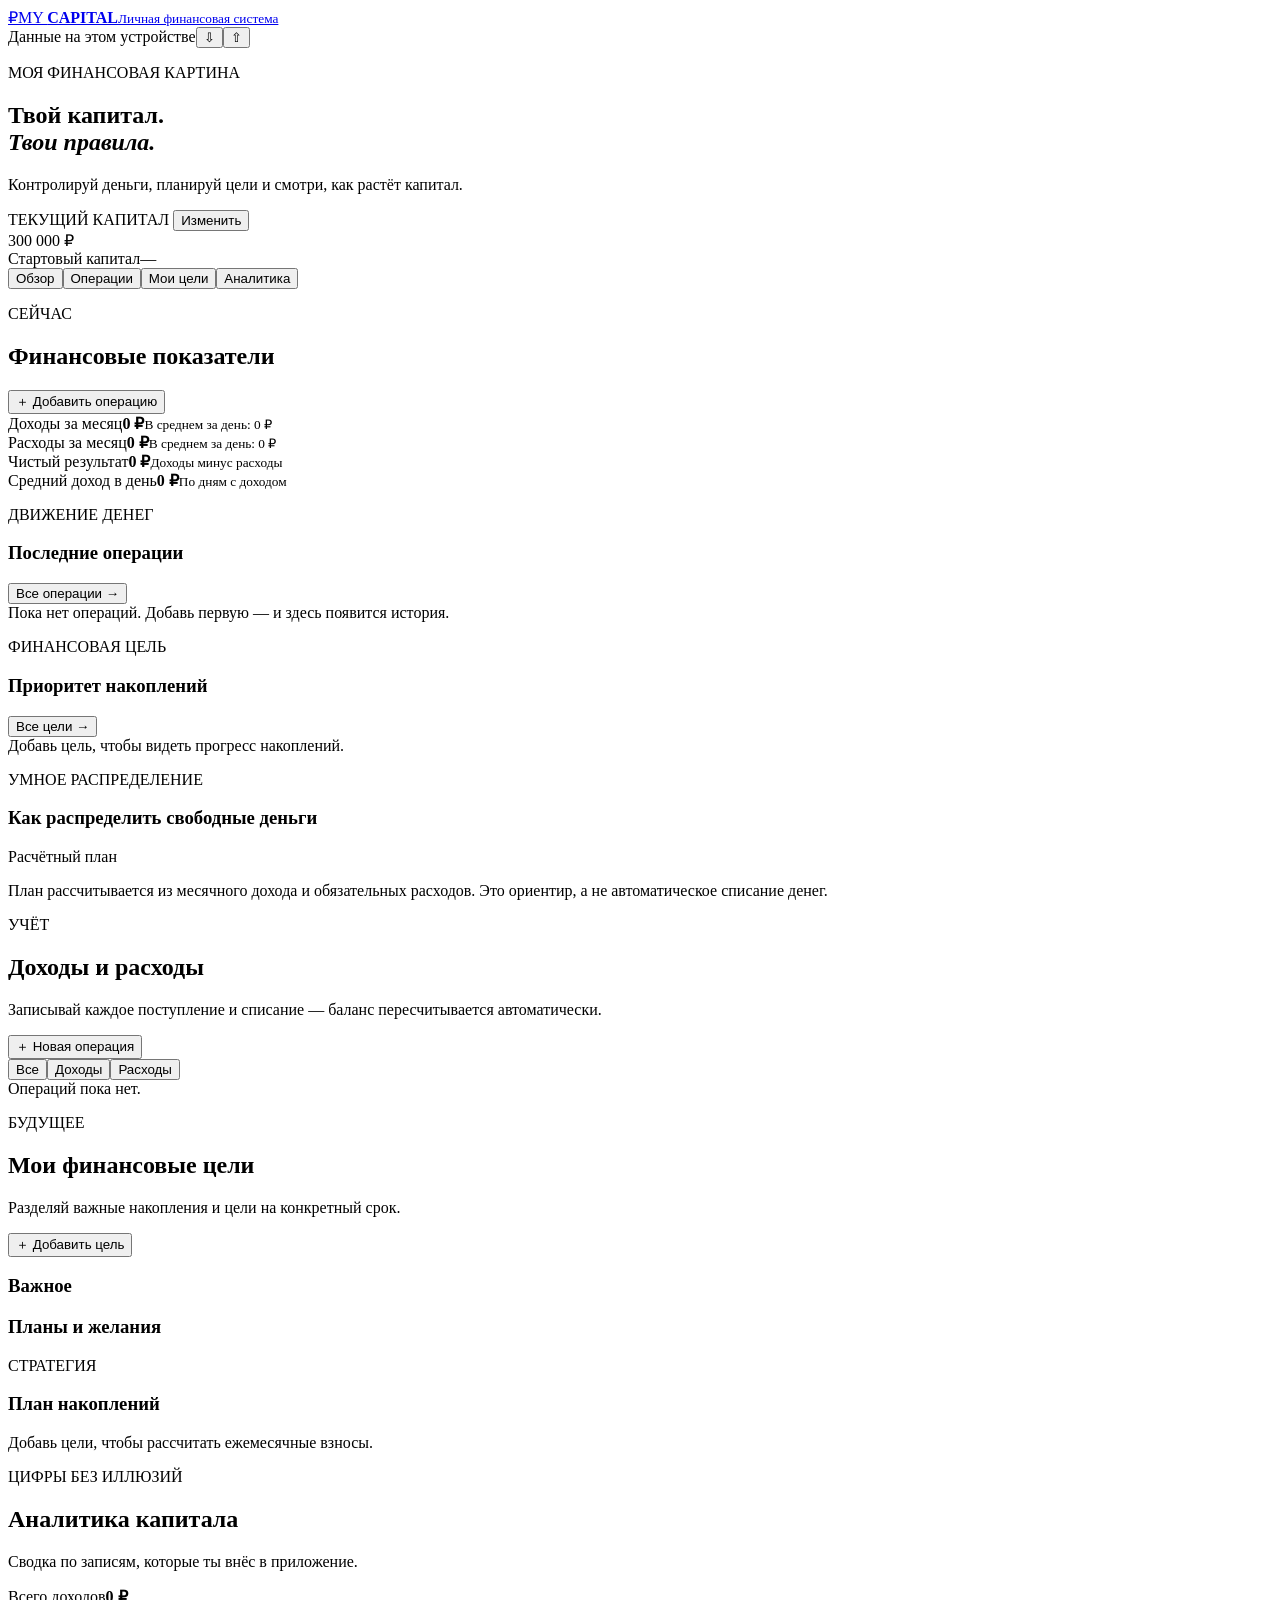
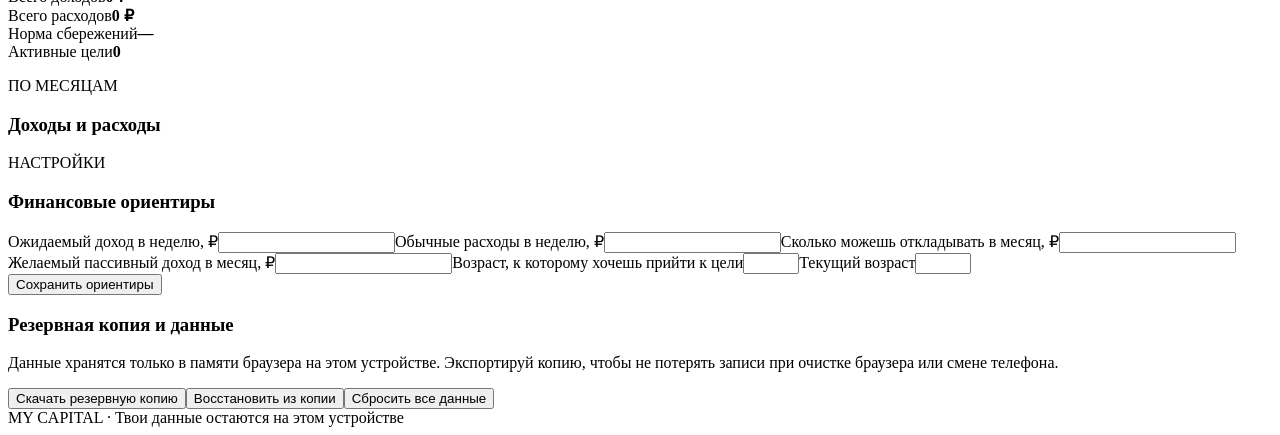
==== my-capital/index.html @ eaf4d0e3 "Add MY CAPITAL personal finance app" ====
<!doctype html>
<html lang="ru">
<head>
<meta charset="utf-8"><meta name="viewport" content="width=device-width,initial-scale=1,viewport-fit=cover">
<meta name="theme-color" content="#090a0e"><title>MY CAPITAL — личный капитал</title>
<link rel="preconnect" href="https://fonts.googleapis.com"><link rel="preconnect" href="https://fonts.gstatic.com" crossorigin>
<link href="https://fonts.googleapis.com/css2?family=Manrope:wght@400;500;600;700;800&display=swap" rel="stylesheet">
<link rel="stylesheet" href="style.css">
</head>
<body>
<div class="shell">
<header class="topbar"><a class="brand" href="#"><span class="brandmark">₽</span><span>MY <b>CAPITAL</b><small>Личная финансовая система</small></span></a><div class="top-actions"><span class="local"><i></i> Данные на этом устройстве</span><button class="iconbtn" id="exportBtn" title="Экспорт данных">⇩</button><button class="iconbtn" id="importBtn" title="Импорт данных">⇧</button><input type="file" id="importFile" accept="application/json" hidden></div></header>
<main>
<section class="hero">
<div><p class="eyebrow">МОЯ ФИНАНСОВАЯ КАРТИНА</p><h1>Твой капитал.<br><em>Твои правила.</em></h1><p class="muted">Контролируй деньги, планируй цели и смотри, как растёт капитал.</p></div>
<div class="balance-card"><div class="balance-label">ТЕКУЩИЙ КАПИТАЛ <button class="tiny" id="editBalance">Изменить</button></div><div class="balance" id="balance">300 000 ₽</div><div class="balance-foot"><span id="balanceHint">Стартовый капитал</span><span class="trend" id="monthDelta">—</span></div><div class="shine"></div></div>
</section>
<nav class="tabs" aria-label="Разделы"><button class="tab active" data-tab="overview">Обзор</button><button class="tab" data-tab="transactions">Операции</button><button class="tab" data-tab="goals">Мои цели</button><button class="tab" data-tab="analytics">Аналитика</button></nav>
<section class="view active" id="view-overview">
<div class="section-head"><div><p class="eyebrow">СЕЙЧАС</p><h2>Финансовые показатели</h2></div><button class="primary" id="addQuick">＋ Добавить операцию</button></div>
<div class="stats-grid">
<article class="stat"><span>Доходы за месяц</span><b class="positive" id="monthIncome">0 ₽</b><small id="incomeDaily">В среднем за день: 0 ₽</small></article>
<article class="stat"><span>Расходы за месяц</span><b id="monthExpense">0 ₽</b><small id="expenseDaily">В среднем за день: 0 ₽</small></article>
<article class="stat"><span>Чистый результат</span><b id="monthNet">0 ₽</b><small>Доходы минус расходы</small></article>
<article class="stat"><span>Средний доход в день</span><b id="avgDay">0 ₽</b><small id="workDays">По дням с доходом</small></article>
</div>
<div class="two-col">
<article class="panel"><div class="panel-head"><div><p class="eyebrow">ДВИЖЕНИЕ ДЕНЕГ</p><h3>Последние операции</h3></div><button class="textbtn" data-go="transactions">Все операции →</button></div><div id="recentList" class="recent-list"><div class="empty">Пока нет операций. Добавь первую — и здесь появится история.</div></div></article>
<article class="panel"><div class="panel-head"><div><p class="eyebrow">ФИНАНСОВАЯ ЦЕЛЬ</p><h3>Приоритет накоплений</h3></div><button class="textbtn" data-go="goals">Все цели →</button></div><div id="goalPreview"><div class="empty">Добавь цель, чтобы видеть прогресс накоплений.</div></div></article>
</div>
<article class="panel allocation"><div class="panel-head"><div><p class="eyebrow">УМНОЕ РАСПРЕДЕЛЕНИЕ</p><h3>Как распределить свободные деньги</h3></div><span class="chip">Расчётный план</span></div><p class="muted small">План рассчитывается из месячного дохода и обязательных расходов. Это ориентир, а не автоматическое списание денег.</p><div id="allocation"></div></article>
</section>
<section class="view" id="view-transactions">
<div class="section-head"><div><p class="eyebrow">УЧЁТ</p><h2>Доходы и расходы</h2><p class="muted">Записывай каждое поступление и списание — баланс пересчитывается автоматически.</p></div><button class="primary" id="addTransaction">＋ Новая операция</button></div>
<div class="filters"><button class="filter active" data-filter="all">Все</button><button class="filter" data-filter="income">Доходы</button><button class="filter" data-filter="expense">Расходы</button></div>
<div class="panel"><div id="transactionList"><div class="empty">Операций пока нет.</div></div></div>
</section>
<section class="view" id="view-goals">
<div class="section-head"><div><p class="eyebrow">БУДУЩЕЕ</p><h2>Мои финансовые цели</h2><p class="muted">Разделяй важные накопления и цели на конкретный срок.</p></div><button class="primary" id="addGoal">＋ Добавить цель</button></div>
<div class="goal-columns"><div><h3 class="column-title">Важное</h3><div id="importantGoals" class="goal-list"></div></div><div><h3 class="column-title">Планы и желания</h3><div id="otherGoals" class="goal-list"></div></div></div>
<div class="panel"><div class="panel-head"><div><p class="eyebrow">СТРАТЕГИЯ</p><h3>План накоплений</h3></div></div><div id="goalPlan" class="muted">Добавь цели, чтобы рассчитать ежемесячные взносы.</div></div>
</section>
<section class="view" id="view-analytics">
<div class="section-head"><div><p class="eyebrow">ЦИФРЫ БЕЗ ИЛЛЮЗИЙ</p><h2>Аналитика капитала</h2><p class="muted">Сводка по записям, которые ты внёс в приложение.</p></div></div>
<div class="stats-grid"><article class="stat"><span>Всего доходов</span><b class="positive" id="allIncome">0 ₽</b></article><article class="stat"><span>Всего расходов</span><b id="allExpense">0 ₽</b></article><article class="stat"><span>Норма сбережений</span><b id="savingRate">—</b></article><article class="stat"><span>Активные цели</span><b id="activeGoals">0</b></article></div>
<div class="panel"><div class="panel-head"><div><p class="eyebrow">ПО МЕСЯЦАМ</p><h3>Доходы и расходы</h3></div></div><div id="monthlyBars" class="bars"></div></div>
<div class="panel"><div class="panel-head"><div><p class="eyebrow">НАСТРОЙКИ</p><h3>Финансовые ориентиры</h3></div></div>
<div class="settings-grid"><label>Ожидаемый доход в неделю, ₽<input id="weeklyIncome" type="number" min="0" step="100"></label><label>Обычные расходы в неделю, ₽<input id="weeklyExpense" type="number" min="0" step="100"></label><label>Сколько можешь откладывать в месяц, ₽<input id="monthlySaving" type="number" min="0" step="500"></label><label>Желаемый пассивный доход в месяц, ₽<input id="passiveTarget" type="number" min="0" step="1000"></label><label>Возраст, к которому хочешь прийти к цели<input id="targetAge" type="number" min="1" max="100"></label><label>Текущий возраст<input id="currentAge" type="number" min="1" max="100"></label></div><button class="primary" id="saveSettings">Сохранить ориентиры</button><p class="muted small" id="settingsNote"></p></div>
<div class="panel danger-zone"><div><h3>Резервная копия и данные</h3><p class="muted small">Данные хранятся только в памяти браузера на этом устройстве. Экспортируй копию, чтобы не потерять записи при очистке браузера или смене телефона.</p></div><div class="actions"><button class="secondary" id="exportBtn2">Скачать резервную копию</button><button class="secondary" id="importBtn2">Восстановить из копии</button><button class="danger" id="resetBtn">Сбросить все данные</button></div></div>
</section>
</main>
<footer>MY CAPITAL <span>·</span> Твои данные остаются на этом устройстве</footer>
</div>
<dialog id="transactionDialog"><form method="dialog" id="transactionForm"><div class="dialog-head"><div><p class="eyebrow">ДЕНЕЖНОЕ ДВИЖЕНИЕ</p><h2 id="transactionTitle">Новая операция</h2></div><button class="iconbtn close" value="cancel" aria-label="Закрыть">×</button></div><div class="type-switch"><button type="button" class="type active" data-type="income">Доход</button><button type="button" class="type" data-type="expense">Расход</button></div><input type="hidden" id="txType" value="income"><label>Сумма, ₽<input id="txAmount" type="number" min="1" step="0.01" required placeholder="Например, 2500"></label><label>Категория<input id="txCategory" required maxlength="50" placeholder="Зарплата, продукты, транспорт…"></label><label>Дата<input id="txDate" type="date" required></label><label>Комментарий <span class="optional">необязательно</span><input id="txNote" maxlength="120" placeholder="Короткая заметка"></label><div class="dialog-actions"><button type="button" class="secondary" id="cancelTx">Отмена</button><button type="submit" class="primary">Сохранить</button></div></form></dialog>
<dialog id="goalDialog"><form method="dialog" id="goalForm"><div class="dialog-head"><div><p class="eyebrow">МОЯ ЦЕЛЬ</p><h2>Новая цель</h2></div><button class="iconbtn close" value="cancel" aria-label="Закрыть">×</button></div><label>Название<input id="goalName" required maxlength="60" placeholder="Финансовая подушка"></label><label>Сколько нужно, ₽<input id="goalAmount" type="number" min="1" required></label><label>Уже накоплено, ₽<input id="goalSaved" type="number" min="0" value="0"></label><label>Срок достижения<input id="goalDate" type="date"></label><label>Приоритет<select id="goalPriority"><option value="high">Высокий</option><option value="medium" selected>Средний</option><option value="low">Низкий</option></select></label><label>Раздел<select id="goalGroup"><option value="important">Важное</option><option value="other">Планы и желания</option></select></label><div class="dialog-actions"><button type="button" class="secondary" id="cancelGoal">Отмена</button><button type="submit" class="primary">Сохранить цель</button></div></form></dialog>
<dialog id="balanceDialog"><form method="dialog" id="balanceForm"><div class="dialog-head"><h2>Текущий капитал</h2><button class="iconbtn close" value="cancel">×</button></div><label>Сумма капитала, ₽<input id="balanceInput" type="number" step="0.01" required></label><p class="muted small">Укажи сумму всех денег и накоплений на текущий момент. Это стартовая база; операции будут менять её автоматически.</p><div class="dialog-actions"><button type="button" class="secondary" id="cancelBalance">Отмена</button><button type="submit" class="primary">Сохранить</button></div></form></dialog>
<div id="toast" role="status"></div><script src="app.js"></script>
</body></html>
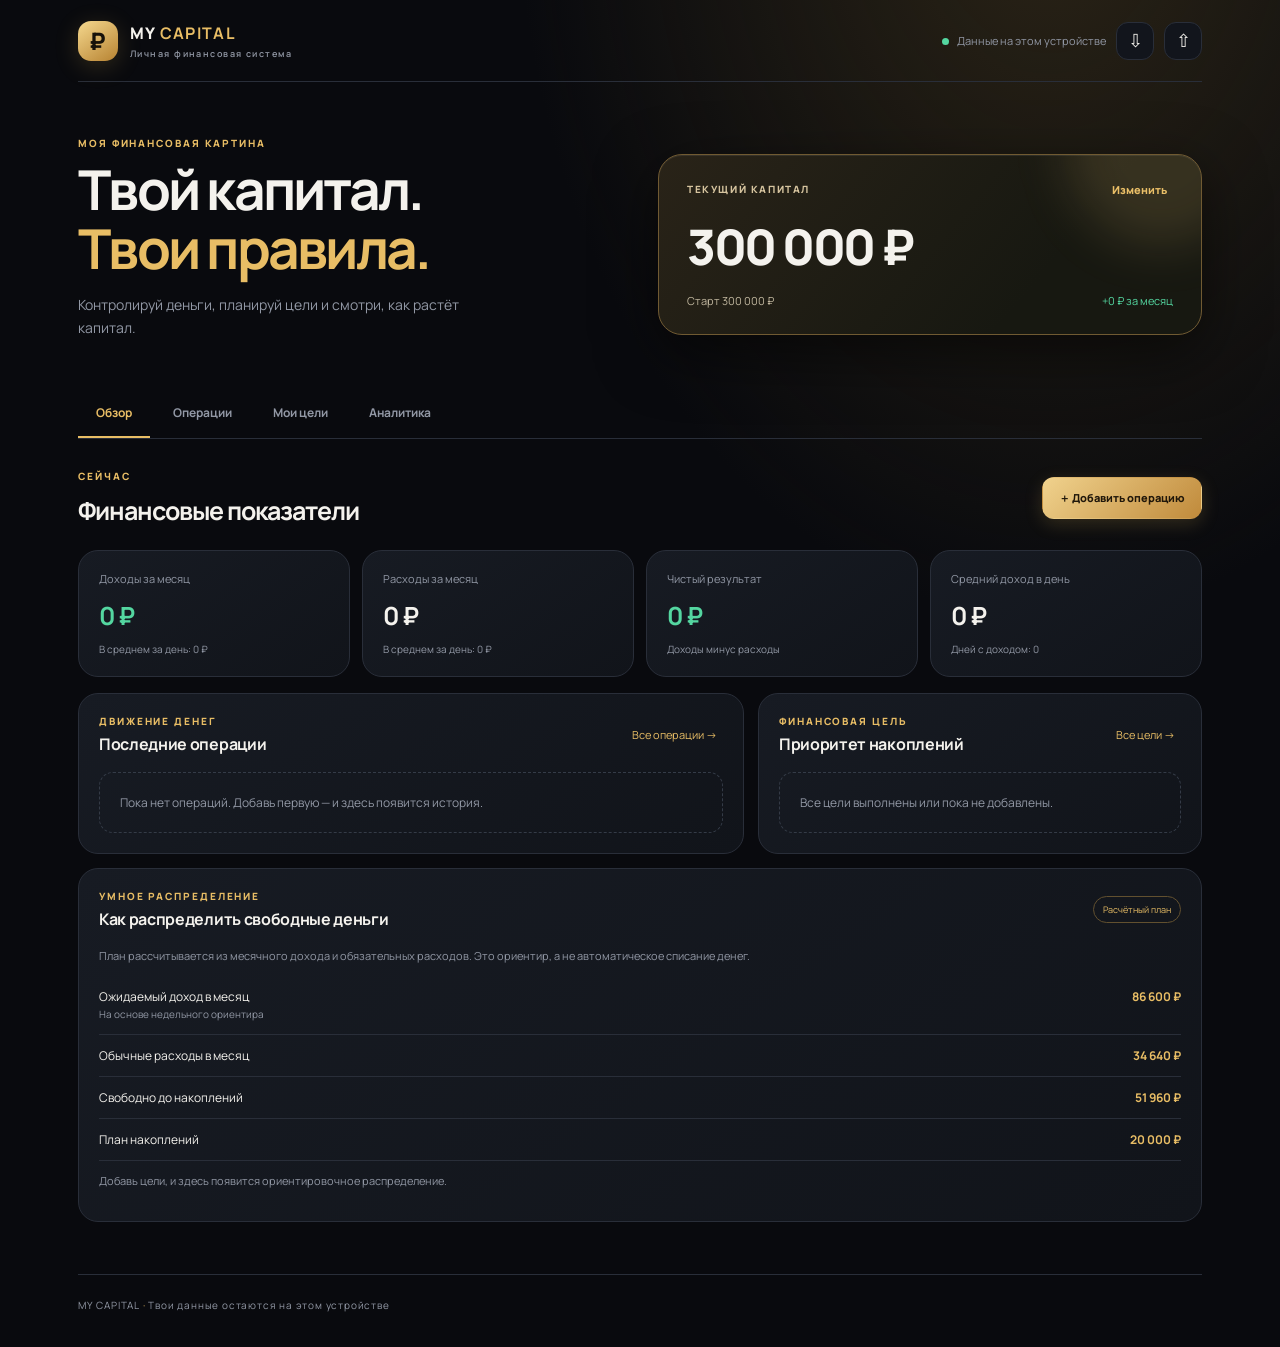
==== commit 4104a122: "Explain editable personal finance starting figures" ====
--- a/my-capital/index.html
+++ b/my-capital/index.html
@@ -45,7 +45,7 @@
 <div class="stats-grid"><article class="stat"><span>Всего доходов</span><b class="positive" id="allIncome">0 ₽</b></article><article class="stat"><span>Всего расходов</span><b id="allExpense">0 ₽</b></article><article class="stat"><span>Норма сбережений</span><b id="savingRate">—</b></article><article class="stat"><span>Активные цели</span><b id="activeGoals">0</b></article></div>
 <div class="panel"><div class="panel-head"><div><p class="eyebrow">ПО МЕСЯЦАМ</p><h3>Доходы и расходы</h3></div></div><div id="monthlyBars" class="bars"></div></div>
 <div class="panel"><div class="panel-head"><div><p class="eyebrow">НАСТРОЙКИ</p><h3>Финансовые ориентиры</h3></div></div>
-<div class="settings-grid"><label>Ожидаемый доход в неделю, ₽<input id="weeklyIncome" type="number" min="0" step="100"></label><label>Обычные расходы в неделю, ₽<input id="weeklyExpense" type="number" min="0" step="100"></label><label>Сколько можешь откладывать в месяц, ₽<input id="monthlySaving" type="number" min="0" step="500"></label><label>Желаемый пассивный доход в месяц, ₽<input id="passiveTarget" type="number" min="0" step="1000"></label><label>Возраст, к которому хочешь прийти к цели<input id="targetAge" type="number" min="1" max="100"></label><label>Текущий возраст<input id="currentAge" type="number" min="1" max="100"></label></div><button class="primary" id="saveSettings">Сохранить ориентиры</button><p class="muted small" id="settingsNote"></p></div>
+<p class="muted small">Здесь стоят последние сообщённые тобой ориентиры: капитал 300 000 ₽, доход 20 000 ₽ в неделю, расходы 8 000 ₽ в неделю, накопления 20 000 ₽ в месяц и цель 100 000 ₽ пассивного дохода к 50 годам. Проверь актуальность и поправь цифры ниже.</p><div class="settings-grid"><label>Ожидаемый доход в неделю, ₽<input id="weeklyIncome" type="number" min="0" step="100"></label><label>Обычные расходы в неделю, ₽<input id="weeklyExpense" type="number" min="0" step="100"></label><label>Сколько можешь откладывать в месяц, ₽<input id="monthlySaving" type="number" min="0" step="500"></label><label>Желаемый пассивный доход в месяц, ₽<input id="passiveTarget" type="number" min="0" step="1000"></label><label>Возраст, к которому хочешь прийти к цели<input id="targetAge" type="number" min="1" max="100"></label><label>Текущий возраст<input id="currentAge" type="number" min="1" max="100"></label></div><button class="primary" id="saveSettings">Сохранить ориентиры</button><p class="muted small" id="settingsNote"></p></div>
 <div class="panel danger-zone"><div><h3>Резервная копия и данные</h3><p class="muted small">Данные хранятся только в памяти браузера на этом устройстве. Экспортируй копию, чтобы не потерять записи при очистке браузера или смене телефона.</p></div><div class="actions"><button class="secondary" id="exportBtn2">Скачать резервную копию</button><button class="secondary" id="importBtn2">Восстановить из копии</button><button class="danger" id="resetBtn">Сбросить все данные</button></div></div>
 </section>
 </main>
--- a/my-capital/style.css
+++ b/my-capital/style.css
@@ -0,0 +1 @@
+:root{--bg:#090a0e;--panel:#12151c;--panel2:#181c25;--line:#292e39;--text:#f4f2ed;--muted:#9298a5;--gold:#e8bd65;--gold2:#a87b32;--green:#54d6a0;--red:#ff7d82;--radius:20px;font-family:Manrope,system-ui,sans-serif;color:var(--text);background:var(--bg)}*{box-sizing:border-box}body{margin:0;background:radial-gradient(ellipse at 82% -10%,#2b2416 0,transparent 36%),var(--bg);min-height:100vh}.shell{max-width:1180px;margin:auto;padding:0 28px}.topbar{height:82px;display:flex;align-items:center;justify-content:space-between;border-bottom:1px solid var(--line)}.brand{display:flex;align-items:center;gap:12px;color:var(--text);text-decoration:none;font-weight:800;letter-spacing:.08em}.brandmark{width:40px;height:40px;display:grid;place-items:center;border-radius:13px;background:linear-gradient(145deg,#f5d88e,#b78332);color:#17120a;font-size:24px;box-shadow:0 5px 24px #d2a84a33}.brand small{display:block;color:var(--muted);font-size:9px;letter-spacing:.16em;font-weight:600;margin-top:3px}.brand b{color:var(--gold)}.top-actions{display:flex;align-items:center;gap:10px}.local{font-size:11px;color:var(--muted)}.local i{display:inline-block;width:7px;height:7px;background:var(--green);border-radius:50%;margin-right:6px}.iconbtn{border:1px solid var(--line);background:var(--panel);color:var(--text);width:38px;height:38px;border-radius:12px;font-size:18px;cursor:pointer}.hero{display:grid;grid-template-columns:1fr 1fr;align-items:center;gap:36px;padding:54px 0 36px}.eyebrow{font-size:10px;letter-spacing:.19em;color:var(--gold);font-weight:800;margin:0 0 10px}.hero h1{font-size:clamp(34px,5vw,55px);line-height:1.08;letter-spacing:-.05em;margin:0 0 14px}.hero h1 em{font-style:normal;color:var(--gold)}.muted{color:var(--muted);line-height:1.65}.hero .muted{max-width:440px;font-size:14px}.balance-card{position:relative;overflow:hidden;border:1px solid #705a32;background:linear-gradient(130deg,#292318,#171811 70%);border-radius:24px;padding:26px 28px;box-shadow:0 18px 60px #0008,inset 0 1px #ffffff14}.shine{position:absolute;width:190px;height:190px;right:-55px;top:-100px;background:#f4cb7624;filter:blur(25px);border-radius:50%;pointer-events:none}.balance-label{font-size:10px;letter-spacing:.16em;color:#d6c49f;font-weight:800;display:flex;justify-content:space-between;align-items:center}.tiny,.textbtn{background:none;border:0;color:var(--gold);cursor:pointer;font:inherit;font-size:11px}.balance{font-size:clamp(34px,5vw,49px);font-weight:800;letter-spacing:-.05em;margin:15px 0 13px;position:relative}.balance-foot{display:flex;justify-content:space-between;color:#c1b79f;font-size:11px}.trend{color:var(--green)}.tabs{display:flex;gap:5px;border-bottom:1px solid var(--line);overflow:auto}.tab{background:none;border:0;border-bottom:2px solid transparent;color:var(--muted);padding:15px 18px;font:700 12px Manrope;cursor:pointer;white-space:nowrap}.tab.active{color:var(--gold);border-color:var(--gold)}.view{display:none;padding:30px 0 52px}.view.active{display:block}.section-head{display:flex;align-items:center;justify-content:space-between;gap:18px;margin-bottom:22px}.section-head h2{font-size:25px;letter-spacing:-.04em;margin:0}.section-head .muted{font-size:12px;margin:6px 0 0}.primary,.secondary,.danger{border:1px solid transparent;border-radius:12px;padding:12px 16px;font:800 11px Manrope;cursor:pointer}.primary{background:linear-gradient(135deg,#f0d28d,#c08a3b);color:#20170a;box-shadow:0 5px 18px #d7ad5330}.secondary{background:var(--panel2);border-color:var(--line);color:var(--text)}.danger{background:#3a2024;border-color:#64353b;color:#ff9ca1}.stats-grid{display:grid;grid-template-columns:repeat(4,1fr);gap:12px;margin-bottom:16px}.stat,.panel{background:linear-gradient(145deg,#171b23,#11141a);border:1px solid var(--line);border-radius:var(--radius);padding:20px}.stat span{display:block;font-size:11px;color:var(--muted);margin-bottom:12px}.stat b{display:block;font-size:clamp(19px,2vw,25px);letter-spacing:-.04em}.stat small{display:block;font-size:10px;color:var(--muted);margin-top:9px}.positive{color:var(--green)}.two-col{display:grid;grid-template-columns:1.2fr .8fr;gap:14px;margin:14px 0}.panel-head{display:flex;justify-content:space-between;align-items:center;gap:12px;margin-bottom:17px}.panel-head .eyebrow{margin-bottom:5px}.panel h3,.panel-head h3{font-size:16px;margin:0;letter-spacing:-.02em}.recent-list,.goal-list{display:grid;gap:8px}.empty{border:1px dashed #343b47;border-radius:14px;padding:20px;color:var(--muted);font-size:12px;line-height:1.6}.rowitem{display:flex;align-items:center;justify-content:space-between;gap:12px;padding:12px 0;border-bottom:1px solid #252a34}.rowitem:last-child{border:0}.rowleft{display:flex;align-items:center;gap:11px;min-width:0}.doticon{width:34px;height:34px;flex:none;display:grid;place-items:center;border-radius:11px;background:#1c3029;color:var(--green)}.doticon.exp{background:#352327;color:var(--red)}.rowtitle{font-size:12px;font-weight:700;overflow:hidden;text-overflow:ellipsis}.rowsub{font-size:10px;color:var(--muted);margin-top:4px}.rowamount{font-size:12px;font-weight:800;white-space:nowrap}.rowamount.in{color:var(--green)}.rowamount.out{color:var(--red)}.allocation{margin-top:14px}.small{font-size:11px}.chip{border:1px solid #62502f;color:var(--gold);padding:6px 9px;border-radius:20px;font-size:9px;white-space:nowrap}.allocation-row{display:grid;grid-template-columns:1fr auto;gap:6px;padding:12px 0;border-bottom:1px solid var(--line);font-size:12px}.allocation-row small{color:var(--muted)}.allocation-row b{color:var(--gold)}.filters{display:flex;gap:7px;margin-bottom:14px}.filter,.type{background:var(--panel2);border:1px solid var(--line);color:var(--muted);padding:9px 14px;border-radius:20px;font:700 10px Manrope;cursor:pointer}.filter.active,.type.active{background:#3a3020;color:var(--gold);border-color:#80663a}.goal-columns{display:grid;grid-template-columns:1fr 1fr;gap:18px;margin-bottom:22px}.column-title{font-size:14px;margin:0 0 12px}.goal-card{background:var(--panel);border:1px solid var(--line);border-radius:16px;padding:17px;margin-bottom:10px}.goal-top{display:flex;justify-content:space-between;gap:12px}.goal-name{font-size:13px;font-weight:800}.goal-meta{font-size:10px;color:var(--muted);margin-top:5px}.goal-value{font-size:12px;font-weight:800;color:var(--gold);white-space:nowrap}.progress{height:7px;background:#282e38;border-radius:10px;overflow:hidden;margin:14px 0 8px}.progress i{display:block;height:100%;background:linear-gradient(90deg,#a87b32,#f0d28d);border-radius:10px}.goal-bottom{display:flex;justify-content:space-between;align-items:center;font-size:10px;color:var(--muted)}.goal-actions{display:flex;gap:8px;margin-top:12px}.goal-actions button{background:none;border:0;color:var(--gold);font:700 10px Manrope;cursor:pointer}.bars{display:flex;align-items:end;gap:12px;min-height:190px;padding:20px 0 5px}.bar-group{flex:1;display:flex;flex-direction:column;align-items:center;gap:7px;min-width:0}.bar-pair{height:135px;display:flex;align-items:end;gap:4px}.bar{width:13px;min-height:2px;border-radius:5px 5px 2px 2px;background:var(--green)}.bar.exp{background:#a35a60}.bar-label{font-size:9px;color:var(--muted)}.bar-legend{font-size:10px;color:var(--muted)}.bar-legend i{display:inline-block;width:7px;height:7px;background:var(--green);border-radius:2px;margin:0 5px 0 12px}.bar-legend i:nth-child(2){background:#a35a60}.settings-grid{display:grid;grid-template-columns:1fr 1fr;gap:13px;margin:16px 0}.settings-grid label,form label{display:grid;gap:7px;color:var(--muted);font-size:11px;font-weight:700}.settings-grid input,form input,form select{width:100%;background:#0c0f14;border:1px solid #303744;border-radius:11px;padding:12px;color:var(--text);font:600 13px Manrope;outline:none}.settings-grid input:focus,form input:focus,form select:focus{border-color:var(--gold)}.danger-zone{display:flex;justify-content:space-between;align-items:center;gap:20px;margin-top:14px}.actions{display:flex;flex-wrap:wrap;gap:8px}footer{border-top:1px solid var(--line);padding:23px 0 35px;color:var(--muted);font-size:10px;letter-spacing:.08em}footer span{color:var(--gold)}dialog{width:min(460px,calc(100% - 28px));border:1px solid #45402f;border-radius:22px;background:#151922;color:var(--text);padding:24px;box-shadow:0 25px 100px #000b}dialog::backdrop{background:#050609c9;backdrop-filter:blur(5px)}dialog form{display:grid;gap:14px}.dialog-head{display:flex;justify-content:space-between;align-items:center;margin-bottom:4px}.dialog-head h2{font-size:20px;margin:0}.close{font-size:23px}.type-switch{display:flex;gap:7px}.type{flex:1;border-radius:10px}.optional{font-weight:400;color:#6f7785}.dialog-actions{display:flex;justify-content:flex-end;gap:8px;margin-top:5px}#toast{position:fixed;bottom:25px;left:50%;transform:translate(-50%,20px);opacity:0;background:#e9c77f;color:#21190d;padding:12px 18px;border-radius:12px;font-size:11px;font-weight:800;transition:.25s;pointer-events:none;z-index:20}#toast.show{opacity:1;transform:translate(-50%,0)}@media(max-width:760px){.shell{padding:0 16px}.topbar{height:68px}.local{display:none}.hero{grid-template-columns:1fr;gap:22px;padding:35px 0 25px}.hero h1{font-size:39px}.balance-card{padding:21px}.tabs{margin:0 -16px;padding:0 16px}.tab{padding:14px 13px}.view{padding:24px 0 40px}.section-head{align-items:flex-start}.section-head h2{font-size:22px}.section-head>.primary{font-size:10px;padding:11px 12px;white-space:nowrap}.stats-grid{grid-template-columns:1fr 1fr;gap:9px}.stat{padding:15px}.stat span{font-size:10px}.stat b{font-size:19px}.stat small{font-size:9px}.two-col,.goal-columns{grid-template-columns:1fr}.panel{padding:16px}.danger-zone{align-items:flex-start;flex-direction:column}.settings-grid{grid-template-columns:1fr}.bars{gap:5px}.bar{width:9px}}@media(max-width:390px){.section-head{flex-direction:column}.section-head>.primary{width:100%}.brand{font-size:12px}.brandmark{width:35px;height:35px}.stats-grid{gap:7px}.stat{padding:12px}.stat b{font-size:17px}}
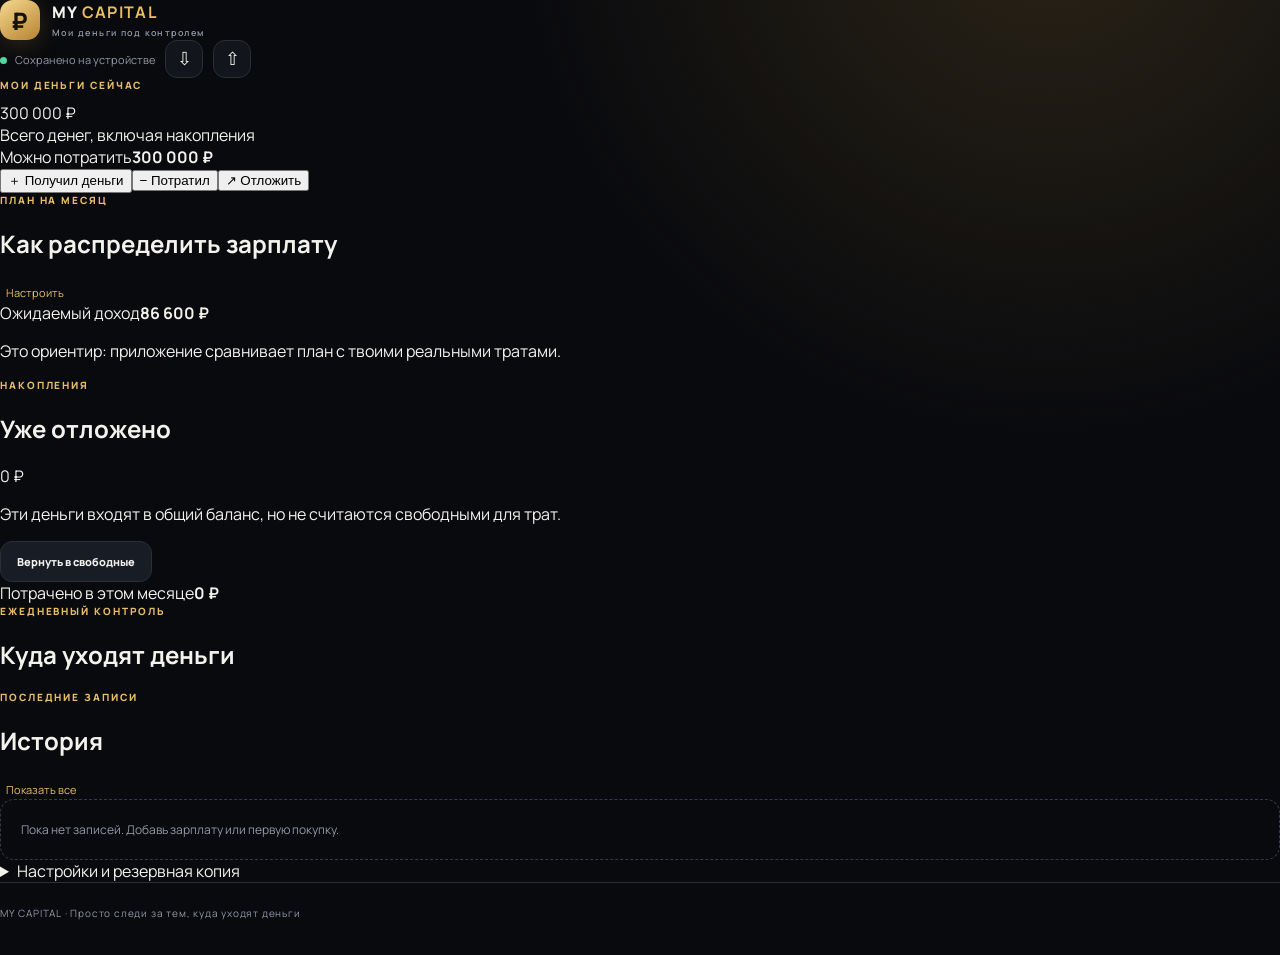
==== commit 1dfe7d38: "Simplify MY CAPITAL into daily money dashboard" ====
--- a/my-capital/index.html
+++ b/my-capital/index.html
@@ -2,57 +2,27 @@
 <html lang="ru">
 <head>
 <meta charset="utf-8"><meta name="viewport" content="width=device-width,initial-scale=1,viewport-fit=cover">
-<meta name="theme-color" content="#090a0e"><title>MY CAPITAL — личный капитал</title>
+<meta name="theme-color" content="#090a0e"><title>MY CAPITAL — мои деньги</title>
 <link rel="preconnect" href="https://fonts.googleapis.com"><link rel="preconnect" href="https://fonts.gstatic.com" crossorigin>
 <link href="https://fonts.googleapis.com/css2?family=Manrope:wght@400;500;600;700;800&display=swap" rel="stylesheet">
 <link rel="stylesheet" href="style.css">
 </head>
 <body>
-<div class="shell">
-<header class="topbar"><a class="brand" href="#"><span class="brandmark">₽</span><span>MY <b>CAPITAL</b><small>Личная финансовая система</small></span></a><div class="top-actions"><span class="local"><i></i> Данные на этом устройстве</span><button class="iconbtn" id="exportBtn" title="Экспорт данных">⇩</button><button class="iconbtn" id="importBtn" title="Импорт данных">⇧</button><input type="file" id="importFile" accept="application/json" hidden></div></header>
+<div class="simple-shell">
+<header class="simple-header"><a class="brand" href="#"><span class="brandmark">₽</span><span>MY <b>CAPITAL</b><small>Мои деньги под контролем</small></span></a><div class="top-actions"><span class="local"><i></i> Сохранено на устройстве</span><button class="iconbtn" id="exportBtn" title="Скачать копию">⇩</button><button class="iconbtn" id="importBtn" title="Загрузить копию">⇧</button><input type="file" id="importFile" accept="application/json" hidden></div></header>
 <main>
-<section class="hero">
-<div><p class="eyebrow">МОЯ ФИНАНСОВАЯ КАРТИНА</p><h1>Твой капитал.<br><em>Твои правила.</em></h1><p class="muted">Контролируй деньги, планируй цели и смотри, как растёт капитал.</p></div>
-<div class="balance-card"><div class="balance-label">ТЕКУЩИЙ КАПИТАЛ <button class="tiny" id="editBalance">Изменить</button></div><div class="balance" id="balance">300 000 ₽</div><div class="balance-foot"><span id="balanceHint">Стартовый капитал</span><span class="trend" id="monthDelta">—</span></div><div class="shine"></div></div>
+<section class="money-hero">
+<div class="money-main"><p class="eyebrow">МОИ ДЕНЬГИ СЕЙЧАС</p><div class="big-balance" id="balance">300 000 ₽</div><div class="balance-caption">Всего денег, включая накопления</div><div class="money-sub"><span>Можно потратить</span><b id="freeBalance">300 000 ₽</b></div></div>
+<div class="quick-actions"><button class="action-income" id="addIncome">＋ Получил деньги</button><button class="action-expense" id="addExpense">− Потратил</button><button class="action-save" id="saveMoney">↗ Отложить</button></div>
 </section>
-<nav class="tabs" aria-label="Разделы"><button class="tab active" data-tab="overview">Обзор</button><button class="tab" data-tab="transactions">Операции</button><button class="tab" data-tab="goals">Мои цели</button><button class="tab" data-tab="analytics">Аналитика</button></nav>
-<section class="view active" id="view-overview">
-<div class="section-head"><div><p class="eyebrow">СЕЙЧАС</p><h2>Финансовые показатели</h2></div><button class="primary" id="addQuick">＋ Добавить операцию</button></div>
-<div class="stats-grid">
-<article class="stat"><span>Доходы за месяц</span><b class="positive" id="monthIncome">0 ₽</b><small id="incomeDaily">В среднем за день: 0 ₽</small></article>
-<article class="stat"><span>Расходы за месяц</span><b id="monthExpense">0 ₽</b><small id="expenseDaily">В среднем за день: 0 ₽</small></article>
-<article class="stat"><span>Чистый результат</span><b id="monthNet">0 ₽</b><small>Доходы минус расходы</small></article>
-<article class="stat"><span>Средний доход в день</span><b id="avgDay">0 ₽</b><small id="workDays">По дням с доходом</small></article>
-</div>
-<div class="two-col">
-<article class="panel"><div class="panel-head"><div><p class="eyebrow">ДВИЖЕНИЕ ДЕНЕГ</p><h3>Последние операции</h3></div><button class="textbtn" data-go="transactions">Все операции →</button></div><div id="recentList" class="recent-list"><div class="empty">Пока нет операций. Добавь первую — и здесь появится история.</div></div></article>
-<article class="panel"><div class="panel-head"><div><p class="eyebrow">ФИНАНСОВАЯ ЦЕЛЬ</p><h3>Приоритет накоплений</h3></div><button class="textbtn" data-go="goals">Все цели →</button></div><div id="goalPreview"><div class="empty">Добавь цель, чтобы видеть прогресс накоплений.</div></div></article>
-</div>
-<article class="panel allocation"><div class="panel-head"><div><p class="eyebrow">УМНОЕ РАСПРЕДЕЛЕНИЕ</p><h3>Как распределить свободные деньги</h3></div><span class="chip">Расчётный план</span></div><p class="muted small">План рассчитывается из месячного дохода и обязательных расходов. Это ориентир, а не автоматическое списание денег.</p><div id="allocation"></div></article>
+<section class="daily-grid">
+<article class="simple-panel salary-panel"><div class="panel-title"><div><p class="eyebrow">ПЛАН НА МЕСЯЦ</p><h2>Как распределить зарплату</h2></div><button class="textbtn" id="editBudget">Настроить</button></div><div class="salary-line"><span>Ожидаемый доход</span><b id="expectedIncome">86 600 ₽</b></div><div id="budgetList" class="budget-list"></div><p class="hint">Это ориентир: приложение сравнивает план с твоими реальными тратами.</p></article>
+<article class="simple-panel"><div class="panel-title"><div><p class="eyebrow">НАКОПЛЕНИЯ</p><h2>Уже отложено</h2></div></div><div class="saved-total" id="savedTotal">0 ₽</div><p class="hint">Эти деньги входят в общий баланс, но не считаются свободными для трат.</p><div class="saved-actions"><button class="secondary" id="withdrawSavings">Вернуть в свободные</button></div><div class="goal-mini"><span>Потрачено в этом месяце</span><b id="monthSpent">0 ₽</b></div></article>
 </section>
-<section class="view" id="view-transactions">
-<div class="section-head"><div><p class="eyebrow">УЧЁТ</p><h2>Доходы и расходы</h2><p class="muted">Записывай каждое поступление и списание — баланс пересчитывается автоматически.</p></div><button class="primary" id="addTransaction">＋ Новая операция</button></div>
-<div class="filters"><button class="filter active" data-filter="all">Все</button><button class="filter" data-filter="income">Доходы</button><button class="filter" data-filter="expense">Расходы</button></div>
-<div class="panel"><div id="transactionList"><div class="empty">Операций пока нет.</div></div></div>
-</section>
-<section class="view" id="view-goals">
-<div class="section-head"><div><p class="eyebrow">БУДУЩЕЕ</p><h2>Мои финансовые цели</h2><p class="muted">Разделяй важные накопления и цели на конкретный срок.</p></div><button class="primary" id="addGoal">＋ Добавить цель</button></div>
-<div class="goal-columns"><div><h3 class="column-title">Важное</h3><div id="importantGoals" class="goal-list"></div></div><div><h3 class="column-title">Планы и желания</h3><div id="otherGoals" class="goal-list"></div></div></div>
-<div class="panel"><div class="panel-head"><div><p class="eyebrow">СТРАТЕГИЯ</p><h3>План накоплений</h3></div></div><div id="goalPlan" class="muted">Добавь цели, чтобы рассчитать ежемесячные взносы.</div></div>
-</section>
-<section class="view" id="view-analytics">
-<div class="section-head"><div><p class="eyebrow">ЦИФРЫ БЕЗ ИЛЛЮЗИЙ</p><h2>Аналитика капитала</h2><p class="muted">Сводка по записям, которые ты внёс в приложение.</p></div></div>
-<div class="stats-grid"><article class="stat"><span>Всего доходов</span><b class="positive" id="allIncome">0 ₽</b></article><article class="stat"><span>Всего расходов</span><b id="allExpense">0 ₽</b></article><article class="stat"><span>Норма сбережений</span><b id="savingRate">—</b></article><article class="stat"><span>Активные цели</span><b id="activeGoals">0</b></article></div>
-<div class="panel"><div class="panel-head"><div><p class="eyebrow">ПО МЕСЯЦАМ</p><h3>Доходы и расходы</h3></div></div><div id="monthlyBars" class="bars"></div></div>
-<div class="panel"><div class="panel-head"><div><p class="eyebrow">НАСТРОЙКИ</p><h3>Финансовые ориентиры</h3></div></div>
-<p class="muted small">Здесь стоят последние сообщённые тобой ориентиры: капитал 300 000 ₽, доход 20 000 ₽ в неделю, расходы 8 000 ₽ в неделю, накопления 20 000 ₽ в месяц и цель 100 000 ₽ пассивного дохода к 50 годам. Проверь актуальность и поправь цифры ниже.</p><div class="settings-grid"><label>Ожидаемый доход в неделю, ₽<input id="weeklyIncome" type="number" min="0" step="100"></label><label>Обычные расходы в неделю, ₽<input id="weeklyExpense" type="number" min="0" step="100"></label><label>Сколько можешь откладывать в месяц, ₽<input id="monthlySaving" type="number" min="0" step="500"></label><label>Желаемый пассивный доход в месяц, ₽<input id="passiveTarget" type="number" min="0" step="1000"></label><label>Возраст, к которому хочешь прийти к цели<input id="targetAge" type="number" min="1" max="100"></label><label>Текущий возраст<input id="currentAge" type="number" min="1" max="100"></label></div><button class="primary" id="saveSettings">Сохранить ориентиры</button><p class="muted small" id="settingsNote"></p></div>
-<div class="panel danger-zone"><div><h3>Резервная копия и данные</h3><p class="muted small">Данные хранятся только в памяти браузера на этом устройстве. Экспортируй копию, чтобы не потерять записи при очистке браузера или смене телефона.</p></div><div class="actions"><button class="secondary" id="exportBtn2">Скачать резервную копию</button><button class="secondary" id="importBtn2">Восстановить из копии</button><button class="danger" id="resetBtn">Сбросить все данные</button></div></div>
-</section>
-</main>
-<footer>MY CAPITAL <span>·</span> Твои данные остаются на этом устройстве</footer>
-</div>
-<dialog id="transactionDialog"><form method="dialog" id="transactionForm"><div class="dialog-head"><div><p class="eyebrow">ДЕНЕЖНОЕ ДВИЖЕНИЕ</p><h2 id="transactionTitle">Новая операция</h2></div><button class="iconbtn close" value="cancel" aria-label="Закрыть">×</button></div><div class="type-switch"><button type="button" class="type active" data-type="income">Доход</button><button type="button" class="type" data-type="expense">Расход</button></div><input type="hidden" id="txType" value="income"><label>Сумма, ₽<input id="txAmount" type="number" min="1" step="0.01" required placeholder="Например, 2500"></label><label>Категория<input id="txCategory" required maxlength="50" placeholder="Зарплата, продукты, транспорт…"></label><label>Дата<input id="txDate" type="date" required></label><label>Комментарий <span class="optional">необязательно</span><input id="txNote" maxlength="120" placeholder="Короткая заметка"></label><div class="dialog-actions"><button type="button" class="secondary" id="cancelTx">Отмена</button><button type="submit" class="primary">Сохранить</button></div></form></dialog>
-<dialog id="goalDialog"><form method="dialog" id="goalForm"><div class="dialog-head"><div><p class="eyebrow">МОЯ ЦЕЛЬ</p><h2>Новая цель</h2></div><button class="iconbtn close" value="cancel" aria-label="Закрыть">×</button></div><label>Название<input id="goalName" required maxlength="60" placeholder="Финансовая подушка"></label><label>Сколько нужно, ₽<input id="goalAmount" type="number" min="1" required></label><label>Уже накоплено, ₽<input id="goalSaved" type="number" min="0" value="0"></label><label>Срок достижения<input id="goalDate" type="date"></label><label>Приоритет<select id="goalPriority"><option value="high">Высокий</option><option value="medium" selected>Средний</option><option value="low">Низкий</option></select></label><label>Раздел<select id="goalGroup"><option value="important">Важное</option><option value="other">Планы и желания</option></select></label><div class="dialog-actions"><button type="button" class="secondary" id="cancelGoal">Отмена</button><button type="submit" class="primary">Сохранить цель</button></div></form></dialog>
-<dialog id="balanceDialog"><form method="dialog" id="balanceForm"><div class="dialog-head"><h2>Текущий капитал</h2><button class="iconbtn close" value="cancel">×</button></div><label>Сумма капитала, ₽<input id="balanceInput" type="number" step="0.01" required></label><p class="muted small">Укажи сумму всех денег и накоплений на текущий момент. Это стартовая база; операции будут менять её автоматически.</p><div class="dialog-actions"><button type="button" class="secondary" id="cancelBalance">Отмена</button><button type="submit" class="primary">Сохранить</button></div></form></dialog>
+<section class="simple-panel spending-panel"><div class="panel-title"><div><p class="eyebrow">ЕЖЕДНЕВНЫЙ КОНТРОЛЬ</p><h2>Куда уходят деньги</h2></div><span class="month-label" id="monthLabel"></span></div><div id="categoryUsage" class="category-usage"></div></section>
+<section class="simple-panel history-panel"><div class="panel-title"><div><p class="eyebrow">ПОСЛЕДНИЕ ЗАПИСИ</p><h2>История</h2></div><button class="textbtn" id="showAll">Показать все</button></div><div id="historyList"><div class="empty">Пока нет записей. Добавь зарплату или первую покупку.</div></div><div id="allHistory" hidden></div></section>
+<details class="simple-settings"><summary>Настройки и резервная копия</summary><div class="settings-grid"><label>Зарплата в неделю, ₽<input id="weeklyIncome" type="number" min="0" step="100"></label><label>Доход в месяц, ₽ <small>рассчитывается автоматически</small><input id="monthlyIncomeView" disabled></label><label>Продукты, %<input id="shareFood" type="number" min="0" max="100"></label><label>Жильё и счета, %<input id="shareBills" type="number" min="0" max="100"></label><label>Транспорт, %<input id="shareTransport" type="number" min="0" max="100"></label><label>Личное, %<input id="sharePersonal" type="number" min="0" max="100"></label><label>Накопления, %<input id="shareSavings" type="number" min="0" max="100"></label></div><p class="hint">Проценты должны в сумме давать 100%. Изменения влияют на план распределения зарплаты.</p><button class="primary" id="saveSettings">Сохранить бюджет</button><div class="backup-row"><button class="secondary" id="exportBtn2">Скачать копию</button><button class="secondary" id="importBtn2">Восстановить копию</button><button class="danger" id="resetBtn">Сбросить данные</button></div></details>
+</main><footer>MY CAPITAL · Просто следи за тем, куда уходят деньги</footer></div>
+<dialog id="txDialog"><form method="dialog" id="txForm"><div class="dialog-head"><div><p class="eyebrow" id="txEyebrow">НОВАЯ ЗАПИСЬ</p><h2 id="txHeading">Добавить доход</h2></div><button class="iconbtn close" value="cancel">×</button></div><input type="hidden" id="txType"><label>Сумма, ₽<input id="txAmount" type="number" min="1" step="0.01" required placeholder="Например, 20000"></label><label id="categoryLabel">Категория<select id="txCategory"></select></label><label>Дата<input id="txDate" type="date" required></label><label>Комментарий <span class="optional">необязательно</span><input id="txNote" maxlength="100" placeholder="Например, закупка на неделю"></label><div class="dialog-actions"><button type="button" class="secondary" id="cancelTx">Отмена</button><button type="submit" class="primary">Сохранить</button></div></form></dialog>
 <div id="toast" role="status"></div><script src="app.js"></script>
 </body></html>
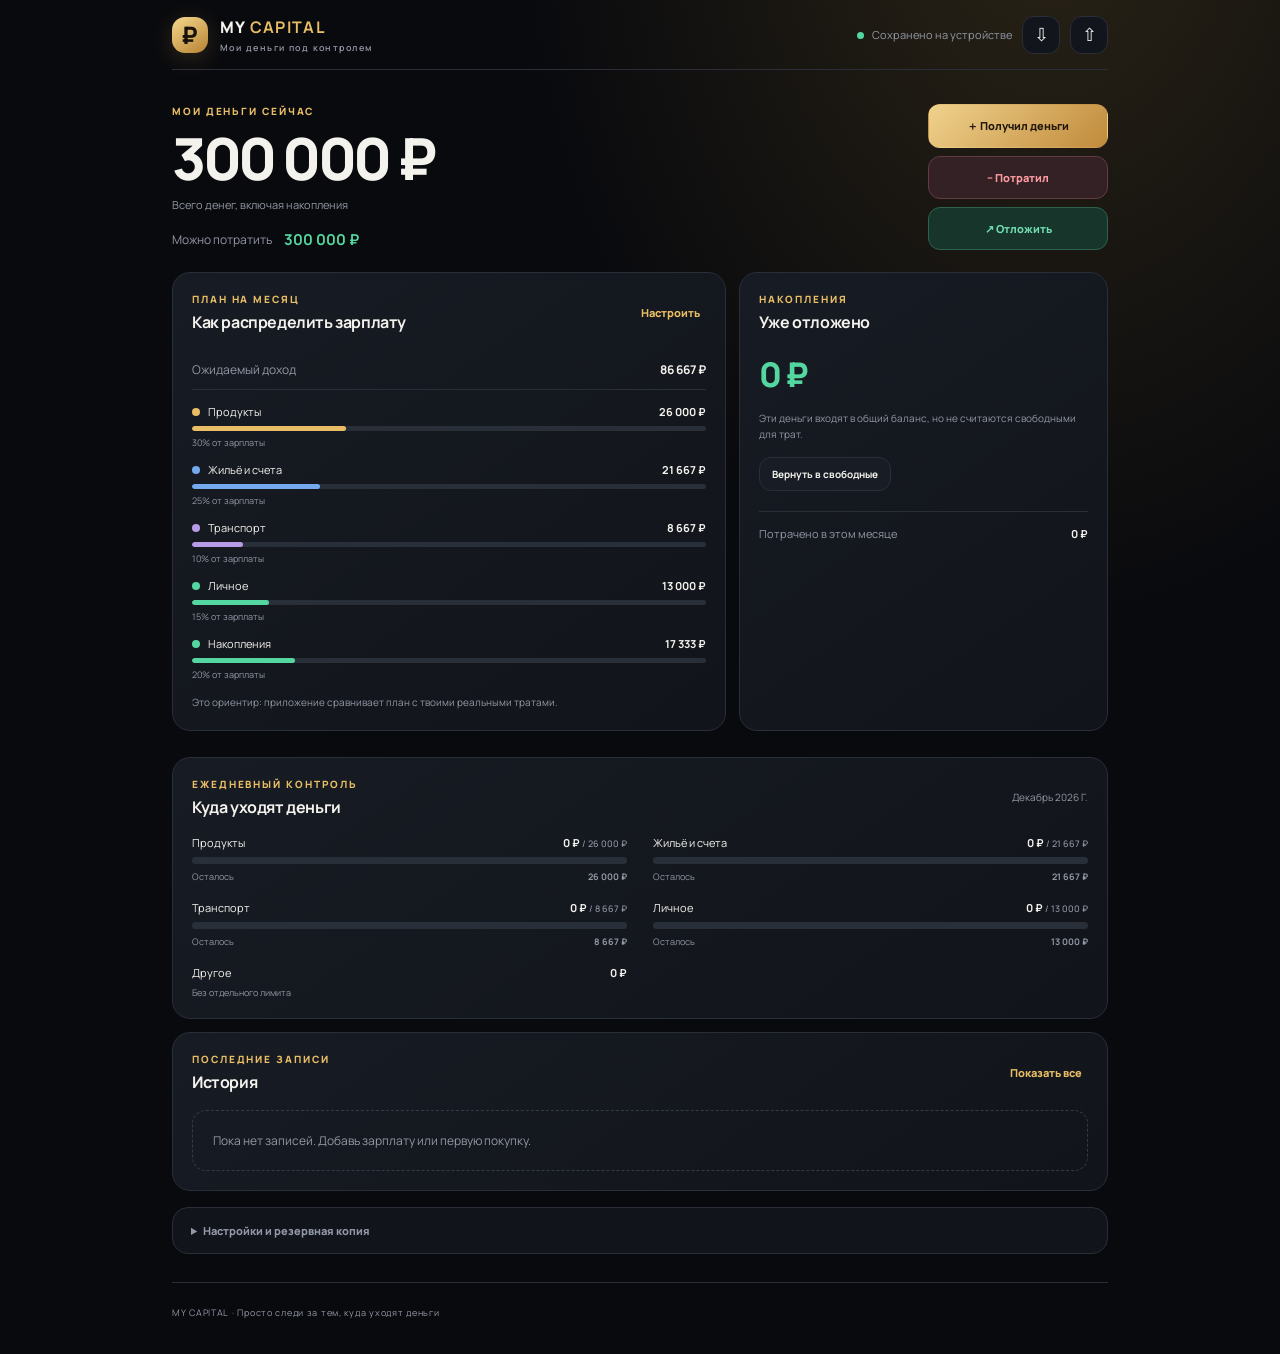
==== commit 76c71509: "Bust cached stylesheet for MY CAPITAL dashboard" ====
--- a/my-capital/index.html
+++ b/my-capital/index.html
@@ -5,7 +5,7 @@
 <meta name="theme-color" content="#090a0e"><title>MY CAPITAL — мои деньги</title>
 <link rel="preconnect" href="https://fonts.googleapis.com"><link rel="preconnect" href="https://fonts.gstatic.com" crossorigin>
 <link href="https://fonts.googleapis.com/css2?family=Manrope:wght@400;500;600;700;800&display=swap" rel="stylesheet">
-<link rel="stylesheet" href="style.css">
+<link rel="stylesheet" href="style.css?v=20261123-2">
 </head>
 <body>
 <div class="simple-shell">
--- a/my-capital/style.css
+++ b/my-capital/style.css
@@ -1 +1,6 @@
-:root{--bg:#090a0e;--panel:#12151c;--panel2:#181c25;--line:#292e39;--text:#f4f2ed;--muted:#9298a5;--gold:#e8bd65;--gold2:#a87b32;--green:#54d6a0;--red:#ff7d82;--radius:20px;font-family:Manrope,system-ui,sans-serif;color:var(--text);background:var(--bg)}*{box-sizing:border-box}body{margin:0;background:radial-gradient(ellipse at 82% -10%,#2b2416 0,transparent 36%),var(--bg);min-height:100vh}.shell{max-width:1180px;margin:auto;padding:0 28px}.topbar{height:82px;display:flex;align-items:center;justify-content:space-between;border-bottom:1px solid var(--line)}.brand{display:flex;align-items:center;gap:12px;color:var(--text);text-decoration:none;font-weight:800;letter-spacing:.08em}.brandmark{width:40px;height:40px;display:grid;place-items:center;border-radius:13px;background:linear-gradient(145deg,#f5d88e,#b78332);color:#17120a;font-size:24px;box-shadow:0 5px 24px #d2a84a33}.brand small{display:block;color:var(--muted);font-size:9px;letter-spacing:.16em;font-weight:600;margin-top:3px}.brand b{color:var(--gold)}.top-actions{display:flex;align-items:center;gap:10px}.local{font-size:11px;color:var(--muted)}.local i{display:inline-block;width:7px;height:7px;background:var(--green);border-radius:50%;margin-right:6px}.iconbtn{border:1px solid var(--line);background:var(--panel);color:var(--text);width:38px;height:38px;border-radius:12px;font-size:18px;cursor:pointer}.hero{display:grid;grid-template-columns:1fr 1fr;align-items:center;gap:36px;padding:54px 0 36px}.eyebrow{font-size:10px;letter-spacing:.19em;color:var(--gold);font-weight:800;margin:0 0 10px}.hero h1{font-size:clamp(34px,5vw,55px);line-height:1.08;letter-spacing:-.05em;margin:0 0 14px}.hero h1 em{font-style:normal;color:var(--gold)}.muted{color:var(--muted);line-height:1.65}.hero .muted{max-width:440px;font-size:14px}.balance-card{position:relative;overflow:hidden;border:1px solid #705a32;background:linear-gradient(130deg,#292318,#171811 70%);border-radius:24px;padding:26px 28px;box-shadow:0 18px 60px #0008,inset 0 1px #ffffff14}.shine{position:absolute;width:190px;height:190px;right:-55px;top:-100px;background:#f4cb7624;filter:blur(25px);border-radius:50%;pointer-events:none}.balance-label{font-size:10px;letter-spacing:.16em;color:#d6c49f;font-weight:800;display:flex;justify-content:space-between;align-items:center}.tiny,.textbtn{background:none;border:0;color:var(--gold);cursor:pointer;font:inherit;font-size:11px}.balance{font-size:clamp(34px,5vw,49px);font-weight:800;letter-spacing:-.05em;margin:15px 0 13px;position:relative}.balance-foot{display:flex;justify-content:space-between;color:#c1b79f;font-size:11px}.trend{color:var(--green)}.tabs{display:flex;gap:5px;border-bottom:1px solid var(--line);overflow:auto}.tab{background:none;border:0;border-bottom:2px solid transparent;color:var(--muted);padding:15px 18px;font:700 12px Manrope;cursor:pointer;white-space:nowrap}.tab.active{color:var(--gold);border-color:var(--gold)}.view{display:none;padding:30px 0 52px}.view.active{display:block}.section-head{display:flex;align-items:center;justify-content:space-between;gap:18px;margin-bottom:22px}.section-head h2{font-size:25px;letter-spacing:-.04em;margin:0}.section-head .muted{font-size:12px;margin:6px 0 0}.primary,.secondary,.danger{border:1px solid transparent;border-radius:12px;padding:12px 16px;font:800 11px Manrope;cursor:pointer}.primary{background:linear-gradient(135deg,#f0d28d,#c08a3b);color:#20170a;box-shadow:0 5px 18px #d7ad5330}.secondary{background:var(--panel2);border-color:var(--line);color:var(--text)}.danger{background:#3a2024;border-color:#64353b;color:#ff9ca1}.stats-grid{display:grid;grid-template-columns:repeat(4,1fr);gap:12px;margin-bottom:16px}.stat,.panel{background:linear-gradient(145deg,#171b23,#11141a);border:1px solid var(--line);border-radius:var(--radius);padding:20px}.stat span{display:block;font-size:11px;color:var(--muted);margin-bottom:12px}.stat b{display:block;font-size:clamp(19px,2vw,25px);letter-spacing:-.04em}.stat small{display:block;font-size:10px;color:var(--muted);margin-top:9px}.positive{color:var(--green)}.two-col{display:grid;grid-template-columns:1.2fr .8fr;gap:14px;margin:14px 0}.panel-head{display:flex;justify-content:space-between;align-items:center;gap:12px;margin-bottom:17px}.panel-head .eyebrow{margin-bottom:5px}.panel h3,.panel-head h3{font-size:16px;margin:0;letter-spacing:-.02em}.recent-list,.goal-list{display:grid;gap:8px}.empty{border:1px dashed #343b47;border-radius:14px;padding:20px;color:var(--muted);font-size:12px;line-height:1.6}.rowitem{display:flex;align-items:center;justify-content:space-between;gap:12px;padding:12px 0;border-bottom:1px solid #252a34}.rowitem:last-child{border:0}.rowleft{display:flex;align-items:center;gap:11px;min-width:0}.doticon{width:34px;height:34px;flex:none;display:grid;place-items:center;border-radius:11px;background:#1c3029;color:var(--green)}.doticon.exp{background:#352327;color:var(--red)}.rowtitle{font-size:12px;font-weight:700;overflow:hidden;text-overflow:ellipsis}.rowsub{font-size:10px;color:var(--muted);margin-top:4px}.rowamount{font-size:12px;font-weight:800;white-space:nowrap}.rowamount.in{color:var(--green)}.rowamount.out{color:var(--red)}.allocation{margin-top:14px}.small{font-size:11px}.chip{border:1px solid #62502f;color:var(--gold);padding:6px 9px;border-radius:20px;font-size:9px;white-space:nowrap}.allocation-row{display:grid;grid-template-columns:1fr auto;gap:6px;padding:12px 0;border-bottom:1px solid var(--line);font-size:12px}.allocation-row small{color:var(--muted)}.allocation-row b{color:var(--gold)}.filters{display:flex;gap:7px;margin-bottom:14px}.filter,.type{background:var(--panel2);border:1px solid var(--line);color:var(--muted);padding:9px 14px;border-radius:20px;font:700 10px Manrope;cursor:pointer}.filter.active,.type.active{background:#3a3020;color:var(--gold);border-color:#80663a}.goal-columns{display:grid;grid-template-columns:1fr 1fr;gap:18px;margin-bottom:22px}.column-title{font-size:14px;margin:0 0 12px}.goal-card{background:var(--panel);border:1px solid var(--line);border-radius:16px;padding:17px;margin-bottom:10px}.goal-top{display:flex;justify-content:space-between;gap:12px}.goal-name{font-size:13px;font-weight:800}.goal-meta{font-size:10px;color:var(--muted);margin-top:5px}.goal-value{font-size:12px;font-weight:800;color:var(--gold);white-space:nowrap}.progress{height:7px;background:#282e38;border-radius:10px;overflow:hidden;margin:14px 0 8px}.progress i{display:block;height:100%;background:linear-gradient(90deg,#a87b32,#f0d28d);border-radius:10px}.goal-bottom{display:flex;justify-content:space-between;align-items:center;font-size:10px;color:var(--muted)}.goal-actions{display:flex;gap:8px;margin-top:12px}.goal-actions button{background:none;border:0;color:var(--gold);font:700 10px Manrope;cursor:pointer}.bars{display:flex;align-items:end;gap:12px;min-height:190px;padding:20px 0 5px}.bar-group{flex:1;display:flex;flex-direction:column;align-items:center;gap:7px;min-width:0}.bar-pair{height:135px;display:flex;align-items:end;gap:4px}.bar{width:13px;min-height:2px;border-radius:5px 5px 2px 2px;background:var(--green)}.bar.exp{background:#a35a60}.bar-label{font-size:9px;color:var(--muted)}.bar-legend{font-size:10px;color:var(--muted)}.bar-legend i{display:inline-block;width:7px;height:7px;background:var(--green);border-radius:2px;margin:0 5px 0 12px}.bar-legend i:nth-child(2){background:#a35a60}.settings-grid{display:grid;grid-template-columns:1fr 1fr;gap:13px;margin:16px 0}.settings-grid label,form label{display:grid;gap:7px;color:var(--muted);font-size:11px;font-weight:700}.settings-grid input,form input,form select{width:100%;background:#0c0f14;border:1px solid #303744;border-radius:11px;padding:12px;color:var(--text);font:600 13px Manrope;outline:none}.settings-grid input:focus,form input:focus,form select:focus{border-color:var(--gold)}.danger-zone{display:flex;justify-content:space-between;align-items:center;gap:20px;margin-top:14px}.actions{display:flex;flex-wrap:wrap;gap:8px}footer{border-top:1px solid var(--line);padding:23px 0 35px;color:var(--muted);font-size:10px;letter-spacing:.08em}footer span{color:var(--gold)}dialog{width:min(460px,calc(100% - 28px));border:1px solid #45402f;border-radius:22px;background:#151922;color:var(--text);padding:24px;box-shadow:0 25px 100px #000b}dialog::backdrop{background:#050609c9;backdrop-filter:blur(5px)}dialog form{display:grid;gap:14px}.dialog-head{display:flex;justify-content:space-between;align-items:center;margin-bottom:4px}.dialog-head h2{font-size:20px;margin:0}.close{font-size:23px}.type-switch{display:flex;gap:7px}.type{flex:1;border-radius:10px}.optional{font-weight:400;color:#6f7785}.dialog-actions{display:flex;justify-content:flex-end;gap:8px;margin-top:5px}#toast{position:fixed;bottom:25px;left:50%;transform:translate(-50%,20px);opacity:0;background:#e9c77f;color:#21190d;padding:12px 18px;border-radius:12px;font-size:11px;font-weight:800;transition:.25s;pointer-events:none;z-index:20}#toast.show{opacity:1;transform:translate(-50%,0)}@media(max-width:760px){.shell{padding:0 16px}.topbar{height:68px}.local{display:none}.hero{grid-template-columns:1fr;gap:22px;padding:35px 0 25px}.hero h1{font-size:39px}.balance-card{padding:21px}.tabs{margin:0 -16px;padding:0 16px}.tab{padding:14px 13px}.view{padding:24px 0 40px}.section-head{align-items:flex-start}.section-head h2{font-size:22px}.section-head>.primary{font-size:10px;padding:11px 12px;white-space:nowrap}.stats-grid{grid-template-columns:1fr 1fr;gap:9px}.stat{padding:15px}.stat span{font-size:10px}.stat b{font-size:19px}.stat small{font-size:9px}.two-col,.goal-columns{grid-template-columns:1fr}.panel{padding:16px}.danger-zone{align-items:flex-start;flex-direction:column}.settings-grid{grid-template-columns:1fr}.bars{gap:5px}.bar{width:9px}}@media(max-width:390px){.section-head{flex-direction:column}.section-head>.primary{width:100%}.brand{font-size:12px}.brandmark{width:35px;height:35px}.stats-grid{gap:7px}.stat{padding:12px}.stat b{font-size:17px}}+:root{--bg:#090a0e;--panel:#12151c;--panel2:#181c25;--line:#292e39;--text:#f4f2ed;--muted:#9298a5;--gold:#e8bd65;--gold2:#a87b32;--green:#54d6a0;--red:#ff7d82;--radius:20px;font-family:Manrope,system-ui,sans-serif;color:var(--text);background:var(--bg)}*{box-sizing:border-box}body{margin:0;background:radial-gradient(ellipse at 82% -10%,#2b2416 0,transparent 36%),var(--bg);min-height:100vh}.shell{max-width:1180px;margin:auto;padding:0 28px}.topbar{height:82px;display:flex;align-items:center;justify-content:space-between;border-bottom:1px solid var(--line)}.brand{display:flex;align-items:center;gap:12px;color:var(--text);text-decoration:none;font-weight:800;letter-spacing:.08em}.brandmark{width:40px;height:40px;display:grid;place-items:center;border-radius:13px;background:linear-gradient(145deg,#f5d88e,#b78332);color:#17120a;font-size:24px;box-shadow:0 5px 24px #d2a84a33}.brand small{display:block;color:var(--muted);font-size:9px;letter-spacing:.16em;font-weight:600;margin-top:3px}.brand b{color:var(--gold)}.top-actions{display:flex;align-items:center;gap:10px}.local{font-size:11px;color:var(--muted)}.local i{display:inline-block;width:7px;height:7px;background:var(--green);border-radius:50%;margin-right:6px}.iconbtn{border:1px solid var(--line);background:var(--panel);color:var(--text);width:38px;height:38px;border-radius:12px;font-size:18px;cursor:pointer}.hero{display:grid;grid-template-columns:1fr 1fr;align-items:center;gap:36px;padding:54px 0 36px}.eyebrow{font-size:10px;letter-spacing:.19em;color:var(--gold);font-weight:800;margin:0 0 10px}.hero h1{font-size:clamp(34px,5vw,55px);line-height:1.08;letter-spacing:-.05em;margin:0 0 14px}.hero h1 em{font-style:normal;color:var(--gold)}.muted{color:var(--muted);line-height:1.65}.hero .muted{max-width:440px;font-size:14px}.balance-card{position:relative;overflow:hidden;border:1px solid #705a32;background:linear-gradient(130deg,#292318,#171811 70%);border-radius:24px;padding:26px 28px;box-shadow:0 18px 60px #0008,inset 0 1px #ffffff14}.shine{position:absolute;width:190px;height:190px;right:-55px;top:-100px;background:#f4cb7624;filter:blur(25px);border-radius:50%;pointer-events:none}.balance-label{font-size:10px;letter-spacing:.16em;color:#d6c49f;font-weight:800;display:flex;justify-content:space-between;align-items:center}.tiny,.textbtn{background:none;border:0;color:var(--gold);cursor:pointer;font:inherit;font-size:11px}.balance{font-size:clamp(34px,5vw,49px);font-weight:800;letter-spacing:-.05em;margin:15px 0 13px;position:relative}.balance-foot{display:flex;justify-content:space-between;color:#c1b79f;font-size:11px}.trend{color:var(--green)}.tabs{display:flex;gap:5px;border-bottom:1px solid var(--line);overflow:auto}.tab{background:none;border:0;border-bottom:2px solid transparent;color:var(--muted);padding:15px 18px;font:700 12px Manrope;cursor:pointer;white-space:nowrap}.tab.active{color:var(--gold);border-color:var(--gold)}.view{display:none;padding:30px 0 52px}.view.active{display:block}.section-head{display:flex;align-items:center;justify-content:space-between;gap:18px;margin-bottom:22px}.section-head h2{font-size:25px;letter-spacing:-.04em;margin:0}.section-head .muted{font-size:12px;margin:6px 0 0}.primary,.secondary,.danger{border:1px solid transparent;border-radius:12px;padding:12px 16px;font:800 11px Manrope;cursor:pointer}.primary{background:linear-gradient(135deg,#f0d28d,#c08a3b);color:#20170a;box-shadow:0 5px 18px #d7ad5330}.secondary{background:var(--panel2);border-color:var(--line);color:var(--text)}.danger{background:#3a2024;border-color:#64353b;color:#ff9ca1}.stats-grid{display:grid;grid-template-columns:repeat(4,1fr);gap:12px;margin-bottom:16px}.stat,.panel{background:linear-gradient(145deg,#171b23,#11141a);border:1px solid var(--line);border-radius:var(--radius);padding:20px}.stat span{display:block;font-size:11px;color:var(--muted);margin-bottom:12px}.stat b{display:block;font-size:clamp(19px,2vw,25px);letter-spacing:-.04em}.stat small{display:block;font-size:10px;color:var(--muted);margin-top:9px}.positive{color:var(--green)}.two-col{display:grid;grid-template-columns:1.2fr .8fr;gap:14px;margin:14px 0}.panel-head{display:flex;justify-content:space-between;align-items:center;gap:12px;margin-bottom:17px}.panel-head .eyebrow{margin-bottom:5px}.panel h3,.panel-head h3{font-size:16px;margin:0;letter-spacing:-.02em}.recent-list,.goal-list{display:grid;gap:8px}.empty{border:1px dashed #343b47;border-radius:14px;padding:20px;color:var(--muted);font-size:12px;line-height:1.6}.rowitem{display:flex;align-items:center;justify-content:space-between;gap:12px;padding:12px 0;border-bottom:1px solid #252a34}.rowitem:last-child{border:0}.rowleft{display:flex;align-items:center;gap:11px;min-width:0}.doticon{width:34px;height:34px;flex:none;display:grid;place-items:center;border-radius:11px;background:#1c3029;color:var(--green)}.doticon.exp{background:#352327;color:var(--red)}.rowtitle{font-size:12px;font-weight:700;overflow:hidden;text-overflow:ellipsis}.rowsub{font-size:10px;color:var(--muted);margin-top:4px}.rowamount{font-size:12px;font-weight:800;white-space:nowrap}.rowamount.in{color:var(--green)}.rowamount.out{color:var(--red)}.allocation{margin-top:14px}.small{font-size:11px}.chip{border:1px solid #62502f;color:var(--gold);padding:6px 9px;border-radius:20px;font-size:9px;white-space:nowrap}.allocation-row{display:grid;grid-template-columns:1fr auto;gap:6px;padding:12px 0;border-bottom:1px solid var(--line);font-size:12px}.allocation-row small{color:var(--muted)}.allocation-row b{color:var(--gold)}.filters{display:flex;gap:7px;margin-bottom:14px}.filter,.type{background:var(--panel2);border:1px solid var(--line);color:var(--muted);padding:9px 14px;border-radius:20px;font:700 10px Manrope;cursor:pointer}.filter.active,.type.active{background:#3a3020;color:var(--gold);border-color:#80663a}.goal-columns{display:grid;grid-template-columns:1fr 1fr;gap:18px;margin-bottom:22px}.column-title{font-size:14px;margin:0 0 12px}.goal-card{background:var(--panel);border:1px solid var(--line);border-radius:16px;padding:17px;margin-bottom:10px}.goal-top{display:flex;justify-content:space-between;gap:12px}.goal-name{font-size:13px;font-weight:800}.goal-meta{font-size:10px;color:var(--muted);margin-top:5px}.goal-value{font-size:12px;font-weight:800;color:var(--gold);white-space:nowrap}.progress{height:7px;background:#282e38;border-radius:10px;overflow:hidden;margin:14px 0 8px}.progress i{display:block;height:100%;background:linear-gradient(90deg,#a87b32,#f0d28d);border-radius:10px}.goal-bottom{display:flex;justify-content:space-between;align-items:center;font-size:10px;color:var(--muted)}.goal-actions{display:flex;gap:8px;margin-top:12px}.goal-actions button{background:none;border:0;color:var(--gold);font:700 10px Manrope;cursor:pointer}.bars{display:flex;align-items:end;gap:12px;min-height:190px;padding:20px 0 5px}.bar-group{flex:1;display:flex;flex-direction:column;align-items:center;gap:7px;min-width:0}.bar-pair{height:135px;display:flex;align-items:end;gap:4px}.bar{width:13px;min-height:2px;border-radius:5px 5px 2px 2px;background:var(--green)}.bar.exp{background:#a35a60}.bar-label{font-size:9px;color:var(--muted)}.bar-legend{font-size:10px;color:var(--muted)}.bar-legend i{display:inline-block;width:7px;height:7px;background:var(--green);border-radius:2px;margin:0 5px 0 12px}.bar-legend i:nth-child(2){background:#a35a60}.settings-grid{display:grid;grid-template-columns:1fr 1fr;gap:13px;margin:16px 0}.settings-grid label,form label{display:grid;gap:7px;color:var(--muted);font-size:11px;font-weight:700}.settings-grid input,form input,form select{width:100%;background:#0c0f14;border:1px solid #303744;border-radius:11px;padding:12px;color:var(--text);font:600 13px Manrope;outline:none}.settings-grid input:focus,form input:focus,form select:focus{border-color:var(--gold)}.danger-zone{display:flex;justify-content:space-between;align-items:center;gap:20px;margin-top:14px}.actions{display:flex;flex-wrap:wrap;gap:8px}footer{border-top:1px solid var(--line);padding:23px 0 35px;color:var(--muted);font-size:10px;letter-spacing:.08em}footer span{color:var(--gold)}dialog{width:min(460px,calc(100% - 28px));border:1px solid #45402f;border-radius:22px;background:#151922;color:var(--text);padding:24px;box-shadow:0 25px 100px #000b}dialog::backdrop{background:#050609c9;backdrop-filter:blur(5px)}dialog form{display:grid;gap:14px}.dialog-head{display:flex;justify-content:space-between;align-items:center;margin-bottom:4px}.dialog-head h2{font-size:20px;margin:0}.close{font-size:23px}.type-switch{display:flex;gap:7px}.type{flex:1;border-radius:10px}.optional{font-weight:400;color:#6f7785}.dialog-actions{display:flex;justify-content:flex-end;gap:8px;margin-top:5px}#toast{position:fixed;bottom:25px;left:50%;transform:translate(-50%,20px);opacity:0;background:#e9c77f;color:#21190d;padding:12px 18px;border-radius:12px;font-size:11px;font-weight:800;transition:.25s;pointer-events:none;z-index:20}#toast.show{opacity:1;transform:translate(-50%,0)}@media(max-width:760px){.shell{padding:0 16px}.topbar{height:68px}.local{display:none}.hero{grid-template-columns:1fr;gap:22px;padding:35px 0 25px}.hero h1{font-size:39px}.balance-card{padding:21px}.tabs{margin:0 -16px;padding:0 16px}.tab{padding:14px 13px}.view{padding:24px 0 40px}.section-head{align-items:flex-start}.section-head h2{font-size:22px}.section-head>.primary{font-size:10px;padding:11px 12px;white-space:nowrap}.stats-grid{grid-template-columns:1fr 1fr;gap:9px}.stat{padding:15px}.stat span{font-size:10px}.stat b{font-size:19px}.stat small{font-size:9px}.two-col,.goal-columns{grid-template-columns:1fr}.panel{padding:16px}.danger-zone{align-items:flex-start;flex-direction:column}.settings-grid{grid-template-columns:1fr}.bars{gap:5px}.bar{width:9px}}@media(max-width:390px){.section-head{flex-direction:column}.section-head>.primary{width:100%}.brand{font-size:12px}.brandmark{width:35px;height:35px}.stats-grid{gap:7px}.stat{padding:12px}.stat b{font-size:17px}}
+
+/* MY CAPITAL — compact daily dashboard */
+.simple-shell{max-width:980px;margin:auto;padding:0 22px}.simple-header{height:70px;display:flex;align-items:center;justify-content:space-between;border-bottom:1px solid var(--line)}.simple-header .brandmark{width:36px;height:36px}.money-hero{display:grid;grid-template-columns:1fr auto;align-items:center;gap:24px;padding:34px 0 22px}.money-main{min-width:0}.money-main .eyebrow{margin-bottom:8px}.big-balance{font-size:clamp(38px,6vw,58px);font-weight:800;letter-spacing:-.06em;line-height:1.1}.balance-caption{color:var(--muted);font-size:11px;margin:7px 0 17px}.money-sub{display:flex;gap:12px;align-items:center;font-size:12px;color:var(--muted)}.money-sub b{color:var(--green);font-size:15px}.quick-actions{display:grid;grid-template-columns:1fr;gap:8px;min-width:180px}.quick-actions button{border:1px solid transparent;border-radius:12px;padding:13px 16px;font:800 11px Manrope;cursor:pointer}.action-income{background:linear-gradient(135deg,#f0d28d,#c08a3b);color:#20170a}.action-expense{background:#332126;border-color:#623b43!important;color:#ff9ca1}.action-save{background:#18352c;border-color:#2d624e!important;color:#70ddb0}.daily-grid{display:grid;grid-template-columns:1.2fr .8fr;gap:13px;margin-bottom:13px}.simple-panel{background:linear-gradient(145deg,#171b23,#11141a);border:1px solid var(--line);border-radius:18px;padding:19px;margin-bottom:13px}.panel-title{display:flex;align-items:center;justify-content:space-between;gap:10px;margin-bottom:17px}.panel-title .eyebrow{margin-bottom:5px}.panel-title h2{font-size:16px;margin:0;letter-spacing:-.025em}.salary-line{display:flex;justify-content:space-between;gap:10px;padding:11px 0;border-bottom:1px solid var(--line);font-size:12px;color:var(--muted)}.salary-line b{color:var(--text)}.budget-list{display:grid;gap:13px;padding-top:14px}.budget-row-top,.usage-head{display:flex;justify-content:space-between;align-items:center;gap:10px;font-size:11px}.budget-row-top span{display:flex;align-items:center;gap:8px}.budget-row-top i{width:8px;height:8px;border-radius:50%}.budget-row-top b{font-size:11px}.budget-row small{display:block;color:var(--muted);font-size:9px;margin-top:5px}.budget-track,.usage-track{height:5px;background:#292f39;border-radius:8px;overflow:hidden;margin-top:7px}.budget-track i,.usage-track i{display:block;height:100%;border-radius:8px}.hint{color:var(--muted);font-size:10px;line-height:1.55;margin:14px 0 0}.saved-total{font-size:34px;font-weight:800;letter-spacing:-.05em;color:var(--green);margin:18px 0 6px}.saved-actions{margin-top:15px}.saved-actions button{font:700 10px Manrope;padding:9px 12px}.goal-mini{border-top:1px solid var(--line);margin-top:20px;padding-top:14px;display:flex;justify-content:space-between;gap:10px;font-size:11px;color:var(--muted)}.goal-mini b{color:var(--text)}.category-usage{display:grid;grid-template-columns:1fr 1fr;gap:17px 26px}.usage-row{min-width:0}.usage-head{font-size:11px}.usage-head b{white-space:nowrap}.usage-head small{font-size:9px;color:var(--muted);font-weight:500}.usage-track{height:7px}.usage-track i{background:var(--green)}.usage-track i.over{background:var(--red)}.usage-foot{display:flex;justify-content:space-between;color:var(--muted);font-size:9px;margin-top:6px}.over-text{color:var(--red)!important}.month-label{font-size:10px;color:var(--muted);text-transform:capitalize}.history-item{display:flex;align-items:center;gap:11px;padding:11px 0;border-bottom:1px solid #252a34}.history-item:last-child{border-bottom:0}.history-symbol{width:32px;height:32px;border-radius:10px;display:grid;place-items:center;font-weight:800;flex:none}.history-symbol.inc{background:#18352c;color:var(--green)}.history-symbol.out{background:#352327;color:var(--red)}.history-desc{display:grid;gap:3px;min-width:0;flex:1}.history-desc b{font-size:11px}.history-desc small{font-size:9px;color:var(--muted)}.history-item strong{font-size:11px;white-space:nowrap}.inc-text{color:var(--green)}.out-text{color:var(--red)}.delete-tx{border:0;background:none;color:var(--muted);font-size:18px;cursor:pointer}.simple-settings{border:1px solid var(--line);border-radius:16px;padding:15px 18px;background:#11141a;margin:16px 0 28px}.simple-settings summary{cursor:pointer;font-size:11px;font-weight:800;color:var(--muted)}.simple-settings[open] summary{color:var(--gold);margin-bottom:16px}.simple-settings .settings-grid{margin:0 0 13px}.simple-settings label{display:grid;gap:6px;font-size:10px;color:var(--muted)}.simple-settings label small{font-size:9px}.simple-settings input{width:100%;min-width:0;background:#0c0f14;border:1px solid #303744;border-radius:10px;padding:10px;color:var(--text);font:600 12px Manrope}.simple-settings input:disabled{opacity:.65}.backup-row{display:flex;gap:8px;flex-wrap:wrap;margin-top:16px}.backup-row button{font-size:9px;padding:9px 11px}.simple-shell footer{font-size:9px}.simple-shell .textbtn{font-weight:800}.simple-shell .primary{font-size:10px}
+@media(max-width:680px){.simple-shell{padding:0 15px}.simple-header{height:62px}.simple-header .local{display:none}.money-hero{grid-template-columns:1fr;gap:18px;padding:28px 0 18px}.big-balance{font-size:43px}.quick-actions{grid-template-columns:1fr 1fr 1fr;min-width:0}.quick-actions button{padding:12px 5px;font-size:9px}.daily-grid{grid-template-columns:1fr;gap:0}.simple-panel{padding:16px}.category-usage{grid-template-columns:1fr;gap:16px}.settings-grid{grid-template-columns:1fr 1fr}.panel-title h2{font-size:15px}.saved-total{margin:12px 0 4px}.backup-row button{flex:1}}
+@media(max-width:370px){.settings-grid{grid-template-columns:1fr}.big-balance{font-size:37px}.brand{font-size:11px}}
